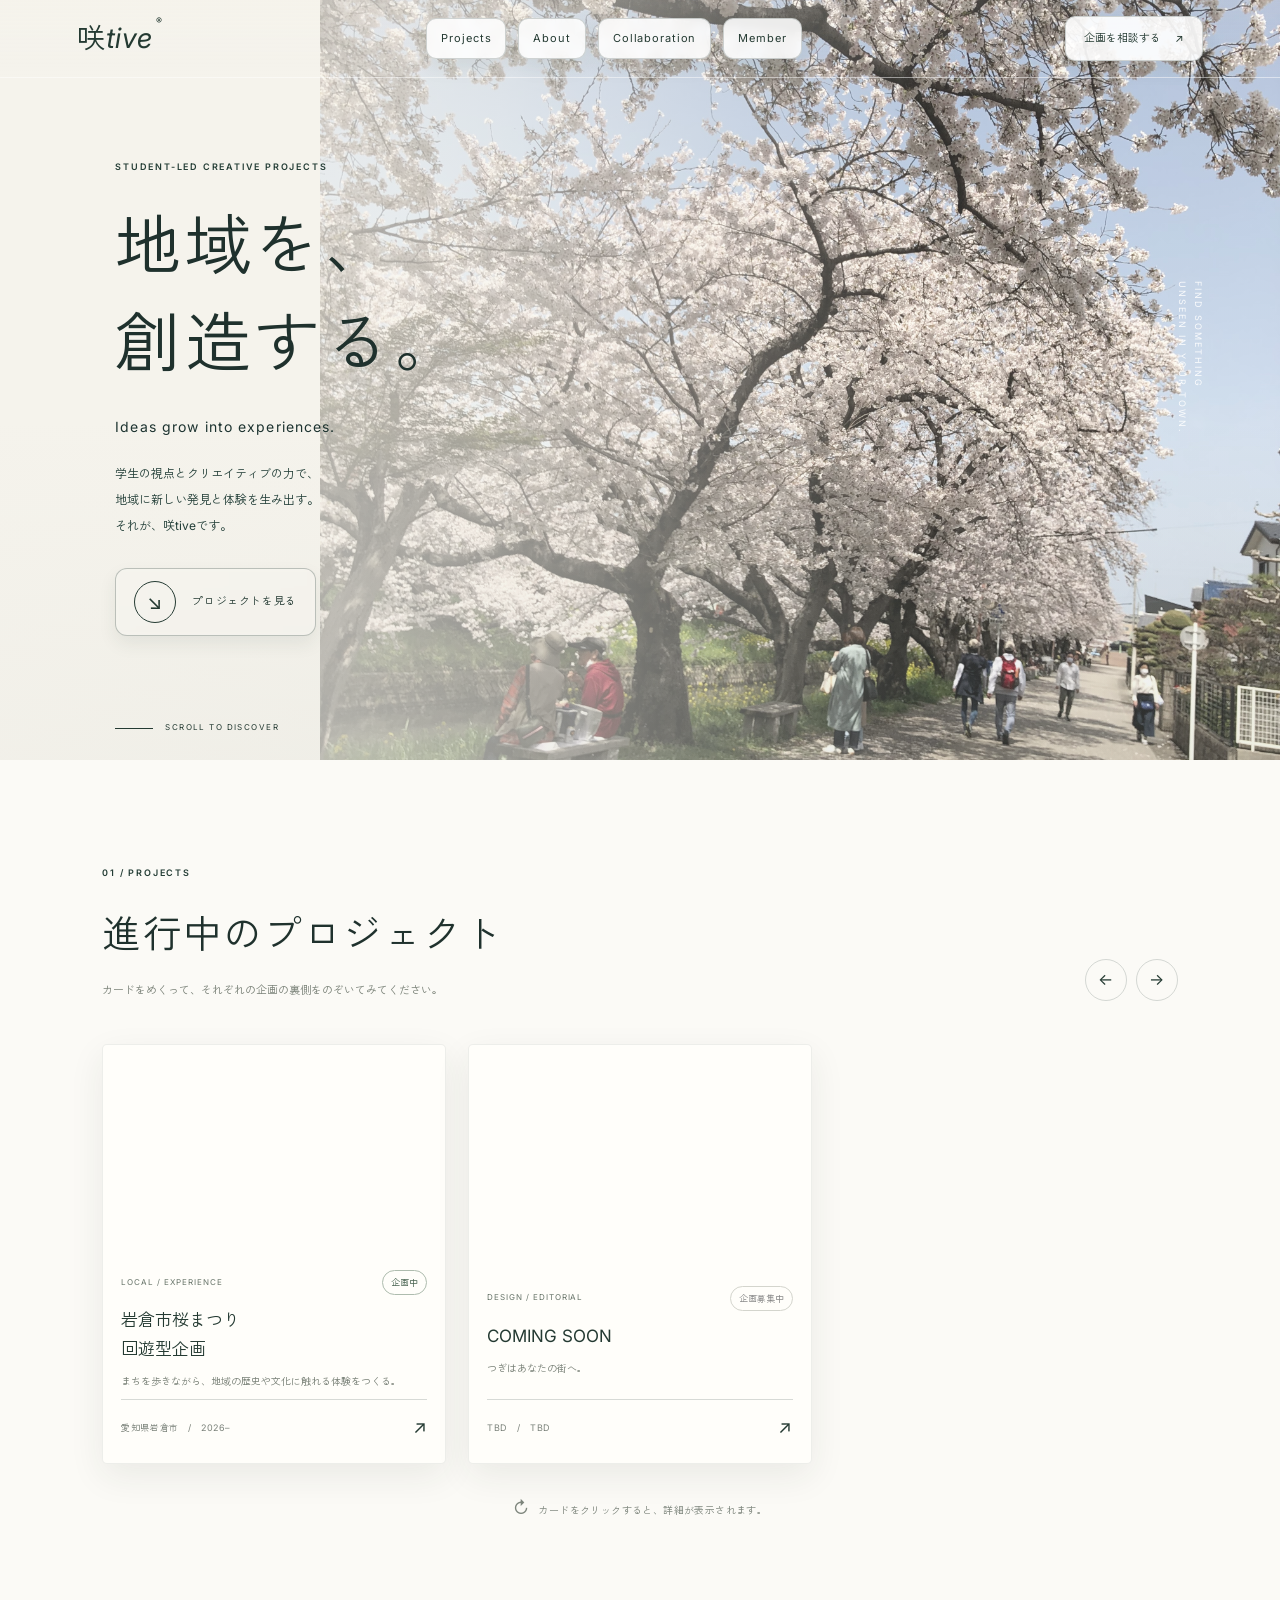
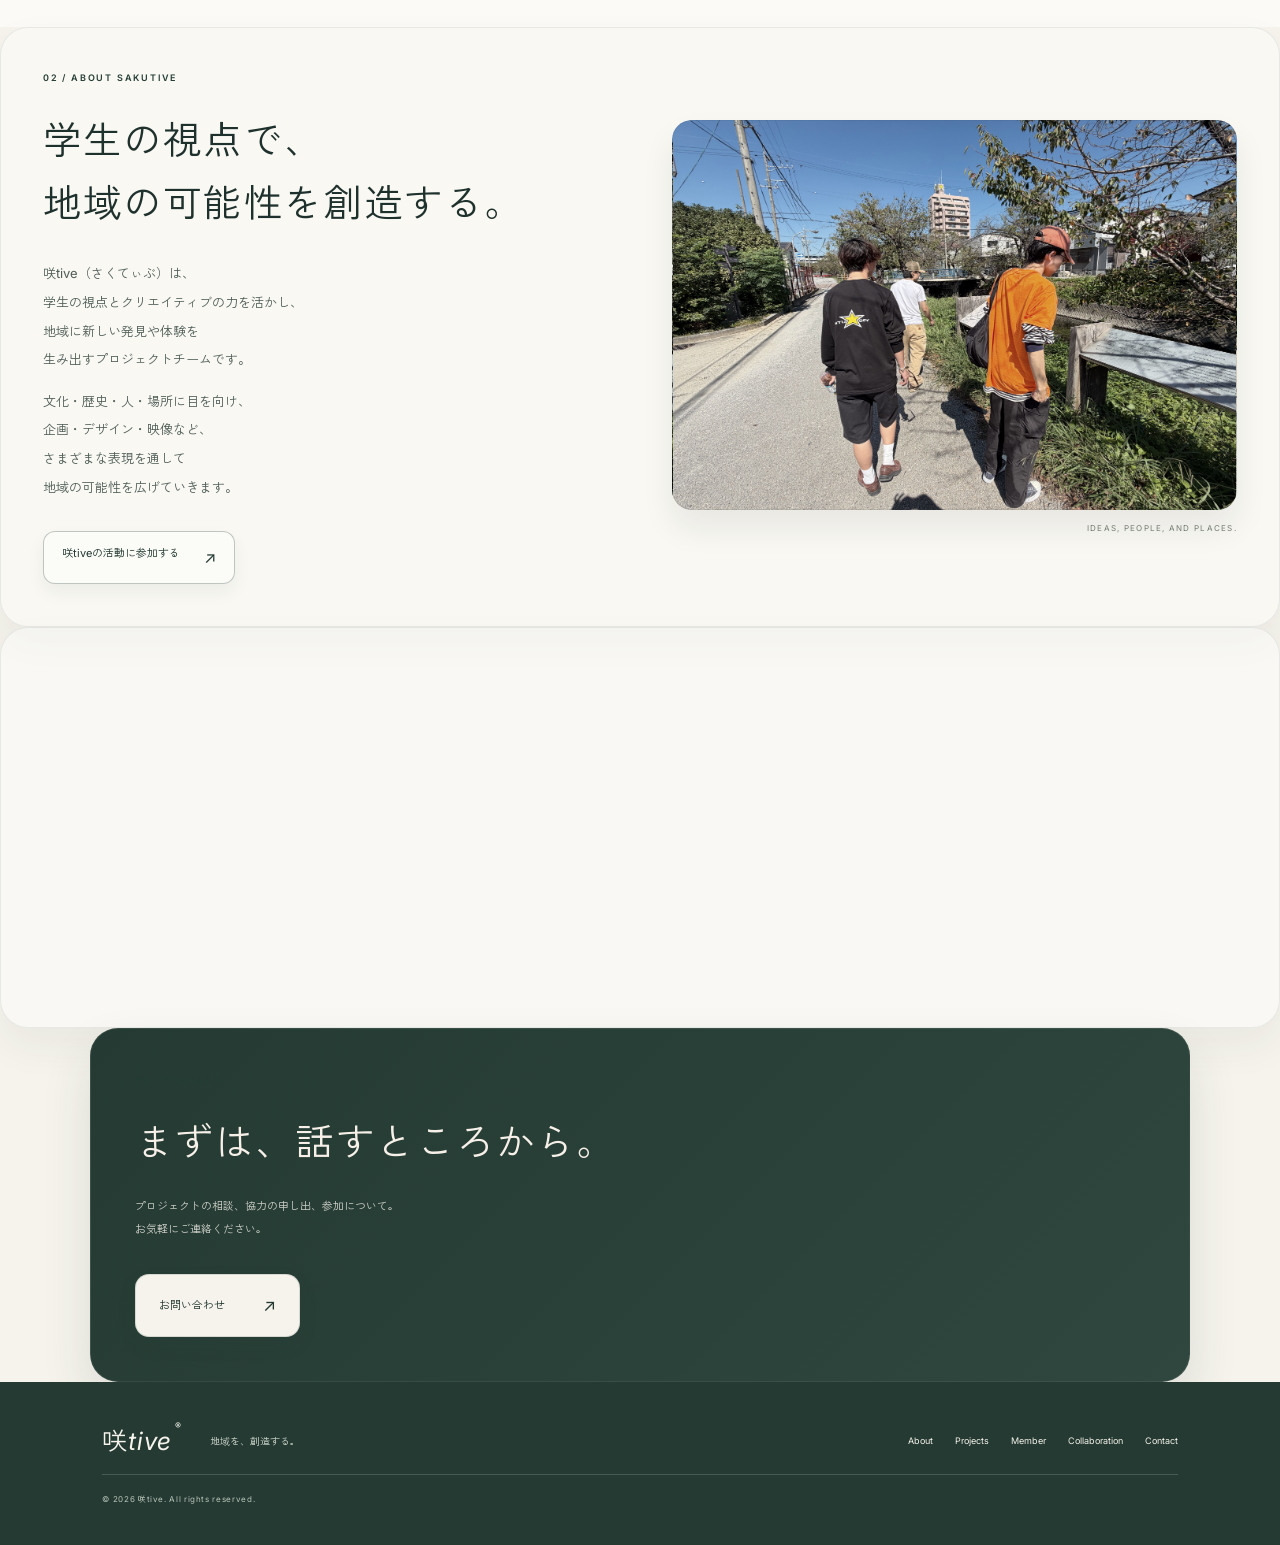
==== index.html @ 67977e7c "Add files via upload" ====
<!DOCTYPE html>
<html lang="ja">
<head>
  <meta charset="UTF-8">
  <meta name="viewport" content="width=device-width, initial-scale=1.0">
  <meta name="theme-color" content="#f5f3ec">
  <title>咲tive｜岩倉の学生クリエイティブチーム</title>
  <meta name="description" content="岩倉を拠点に、学生の視点とクリエイティブの力で地域の新しい魅力をつくる咲tive（サクティブ）。">
  <link rel="preconnect" href="https://fonts.googleapis.com">
  <link rel="preconnect" href="https://fonts.gstatic.com" crossorigin>
  <link rel="preconnect" href="https://fonts.googleapis.com">
  <link rel="preconnect" href="https://fonts.gstatic.com" crossorigin>
  <link href="https://fonts.googleapis.com/css2?family=Zen+Kaku+Gothic+New:wght@400;500;700;900&family=Cormorant+Garamond:wght@400;500;600;700&family=Inter:wght@400;500;600;700;800&display=swap" rel="stylesheet">
  <link rel="stylesheet" href="style.css">
  <meta name="google-site-verification" content="IXHGrkEXkCvEn-8kOZJ4DSyr3Z4XODzWv0wbSp_ypFQ" />
</head>
<body>
  <header class="site-header">
    <a class="logo" href="#home" aria-label="咲tive トップ">咲<span>tive</span><i>®</i></a>
    <nav class="desktop-nav" aria-label="メインナビゲーション">
     <a href="#projects">Projects</a> <a href="#about">About</a><a href="#collab">Collaboration</a><a href="member.html">Member</a>
    </nav>
    <a class="header-cta" href="#contact">企画を相談する <span>↗</span></a>
    <button class="menu-toggle" aria-label="メニューを開く" aria-expanded="false">☰</button>
  </header>

  <main>
    <section class="hero" id="home">
      <div class="hero-image" role="桜.jpeg" aria-label="春の川沿いと桜の風景"></div>
      <div class="hero-wash"></div>
      <div class="hero-copy reveal">
        <p class="eyebrow">STUDENT-LED CREATIVE PROJECTS</p>
        <h1>地域を、<br>創造する。</h1>
        <p class="hero-en">Ideas grow into experiences.</p>
        <p class="hero-desc">学生の視点とクリエイティブの力で、<br>地域に新しい発見と体験を生み出す。<br>それが、咲tiveです。</p>
        <a class="round-link" href="#projects"><span class="round-arrow">↘</span><span>プロジェクトを見る</span></a>
      </div>
      <div class="hero-note">FIND SOMETHING<br>UNSEEN IN YOUR TOWN.</div>
      <a class="scroll-cue" href="#projects"><span></span>SCROLL TO DISCOVER</a>
    </section>

    <section class="projects section-pad" id="projects">
      <div class="section-heading reveal">
        <div><p class="eyebrow">01 / PROJECTS</p><h2>進行中のプロジェクト</h2><p class="section-intro">カードをめくって、それぞれの企画の裏側をのぞいてみてください。</p></div>
        <div class="carousel-controls"><button id="prev" aria-label="前のプロジェクト">←</button><button id="next" aria-label="次のプロジェクト">→</button></div>
      </div>
      <div class="project-track" id="projectTrack">
        <article class="project-card reveal">
          <button class="card-inner" aria-label="桜まつり回遊型企画の詳細を表示" aria-pressed="false">
            <span class="card-face card-front">
              <span class="card-image cherry"></span><span class="card-meta"><span>LOCAL / EXPERIENCE</span><span class="status">企画中</span></span>
              <span class="card-title">岩倉市桜まつり<br>回遊型企画</span><span class="card-copy">まちを歩きながら、地域の歴史や文化に触れる体験をつくる。</span><span class="card-bottom">愛知県岩倉市　/　2026– <b>↗</b></span>
            </span>
            <span class="card-face card-back">
              <span class="eyebrow">PROJECT 01 / DETAILS</span><strong>まちの魅力を、<br>自分の足で見つける。</strong>
              <span class="back-copy">謎解きや物語をきっかけに、いつもの風景に新しい視点を生み出す体験型プロジェクト。</span>
              <span class="back-label">協力を募集しています</span><span class="back-copy small">地域情報の提供・制作協力・広報協力</span>
              <span class="back-cta">カードを戻す ↻</span>
            </span>
          </button>
        </article>
        <article class="project-card reveal">
          <button class="card-inner" aria-label="クリエイティブ制作プロジェクトの詳細を表示" aria-pressed="false">
            <span class="card-face card-front">
              <span class="card-image studio"></span><span class="card-meta"><span>DESIGN / EDITORIAL</span><span class="status status-muted">企画募集中</span></span>
              <span class="card-title">COMING SOON</span><span class="card-copy">つぎはあなたの街へ。</span><span class="card-bottom">TBD　/　TBD <b>↗</b></span>
            </span>
            <span class="card-face card-back">
              <span class="eyebrow">PROJECT 02 / DETAILS</span><strong>景色に、<br>あなたの新しい
                まなざしを。</strong>
              <span class="back-copy">映像・写真・デジタル、デザインの表現を活かし、地域の魅力を自分たちらしい切り口で届けます。</span>
              <span class="back-label">企画の相談を受付中</span><span class="back-copy small">映像制作・撮影・地域との連携</span>
              <span class="back-cta">カードを戻す ↻</span>
            </span>
          </button>
        </article>
      </div>
      <p class="interaction-hint"><span>↻</span> カードをクリックすると、詳細が表示されます。</p>
    </section>

    <section class="about section-pad" id="about">
      <div class="about-copy reveal"><p class="eyebrow">02 / ABOUT SAKUTIVE</p><h2>学生の視点で、<br>地域の可能性を創造する。</h2><p>咲tive（さくてぃぶ）は、<br>学生の視点とクリエイティブの力を活かし、<br>地域に新しい発見や体験を<br>
        生み出すプロジェクトチームです。</p><p>文化・歴史・人・場所に目を向け、<br>企画・デザイン・映像など、<br>さまざまな表現を通して<br>地域の可能性を広げていきます。</p><a class="text-link" href="#collab">咲tiveの活動に参加する <span>↗</span></a></div>
      <div class="about-visual reveal"><div class="about-photo"></div><span class="photo-caption">IDEAS, PEOPLE, AND PLACES.</span></div>
    </section>

    <section class="collab section-pad" id="collab">
      <div class="collab-top reveal"><p class="eyebrow">03 / COLLABORATION</p><h2>一緒に、<br>つくりませんか</h2><p>アイデアを持ち込む人も、<br>制作を支える人も。<br>プロジェクトはさまざまな関わりから生まれます</p></div>
      <div class="collab-options">
        <a class="collab-option reveal" href="#contact"><span class="option-number">01</span><span class="option-title">企画を相談する</span><span class="option-desc">企業・団体・地域の方</span><span class="option-arrow">↗</span></a>
        <a class="collab-option reveal" href="#contact"><span class="option-number">02</span><span class="option-title">プロジェクトに協力する</span><span class="option-desc">情報・物品・場所・技術など</span><span class="option-arrow">↗</span></a>
        <a class="collab-option reveal" href="#contact"><span class="option-number">03</span><span class="option-title">支援・協賛</span><span class="option-desc">地域の活動や事業を支えたい方</span><span class="option-arrow">↗</span></a>
      </div>
    </section>

    <section class="contact section-pad" id="contact">
      <p class="eyebrow">04 / CONTACT</p><h2>まずは、話すところから。</h2><p>プロジェクトの相談、協力の申し出、参加について。<br>お気軽にご連絡ください。</p>
      <a class="contact-button" href="mailto:yuuyayamada94@gmail.com">お問い合わせ <span>↗</span></a>
    </section>
  </main>

  <footer class="site-footer">
    <a class="logo footer-logo" href="#home">咲<span>tive</span><i>®</i></a><p>地域を、創造する。</p>
    <nav><a href="#about">About</a><a href="#projects">Projects</a><a href="member.html">Member</a><a href="#collab">Collaboration</a><a href="#contact">Contact</a></nav>
    <span class="copyright">© 2026 咲tive. All rights reserved.</span>
  </footer>
  <script src="script.js"></script>
</body>
</html>
---- style.css ----
/* 咲tive — editorial, calm, interactive */
:root{--paper:#f5f3ec;--paper-light:#fbfaf6;--ink:#243a32;--muted:#777f75;--sage:#dce3d8;--line:rgba(36,58,50,.18);--serif:"Inter","Noto Serif JP",serif;--sans:"Inter","Zen Kaku Gothic New","Noto Sans JP",sans-serif}
*{box-sizing:border-box}html{scroll-behavior:smooth;scroll-padding-top:90px}body{margin:0;background:var(--paper);color:var(--ink);font-family:var(--sans);font-weight:400;line-height:1.7}a{color:inherit;text-decoration:none}button{font:inherit;color:inherit}.site-header{height:78px;padding:0 6vw;display:flex;align-items:center;justify-content:space-between;position:absolute;z-index:10;top:0;left:0;width:100%;border-bottom:1px solid rgba(255,255,255,.45);background:linear-gradient(180deg,rgba(245,243,236,.08),transparent)}.logo{font-family:var(--serif);font-size:28px;letter-spacing:.03em;white-space:nowrap}.logo span{font-style:italic}.logo i{font:9px var(--sans);vertical-align:top;margin-left:3px}.desktop-nav{display:flex;gap:12px;font-size:11px;letter-spacing:.08em;align-items:center}.desktop-nav a,.site-footer nav a{transition:opacity .25s}.desktop-nav a{display:inline-flex;align-items:center;justify-content:center;padding:10px 14px;border:1px solid rgba(34,52,46,.2);background:rgba(255,255,255,.88);border-radius:10px;color:var(--ink);backdrop-filter:blur(4px);box-shadow:0 6px 20px rgba(36,58,50,.08)}.desktop-nav a:hover,.site-footer nav a:hover{opacity:.7}.header-cta{display:inline-flex;align-items:center;justify-content:center;border:1px solid rgba(34,52,46,.2);background:rgba(255,255,255,.9);border-radius:10px;padding:12px 18px;font-size:11px;transition:background .25s,color .25s;box-shadow:0 6px 20px rgba(36,58,50,.08)}.header-cta:hover{background:var(--ink);color:var(--paper)}.header-cta span{margin-left:14px}.menu-toggle{display:none;background:none;border:0;font-size:23px}
.hero{height:min(760px,90vh);min-height:610px;position:relative;overflow:hidden;display:flex;align-items:center;padding:100px 9vw 65px}.hero-image{position:absolute;inset:0 0 0 25%;background-image:url("桜.jpeg");background-size:cover;background-position:center 52%;filter:saturate(.68)}.hero-wash{position:absolute;inset:0;background:linear-gradient(90deg,rgba(245,243,236,.82) 0%,rgba(245,243,236,.74) 20%,rgba(245,243,236,.62) 39%,rgba(245,243,236,.18) 72%),linear-gradient(0deg,rgba(36,58,50,.09),transparent 45%)}.hero-copy{position:relative;z-index:1;max-width:510px;padding:18px 20px 18px 0;text-shadow:0 1px 0 rgba(255,255,255,.18)}.eyebrow{font-size:9px;letter-spacing:.2em;font-weight:600;margin:0 0 23px;color:#243d35}.hero h1,.section-heading h2,.about h2,.collab h2,.contact h2{font-family:var(--serif);font-weight:400;letter-spacing:.055em;line-height:1.65;margin:0;color:#1f312d}.hero h1{font-size:clamp(38px,5.2vw,66px);line-height:1.48}.hero-en{font-family:var(--serif);letter-spacing:.08em;font-size:14px;margin:22px 0;color:#1d3330}.hero-desc{font-size:12px;line-height:2.2;color:#213d36}.round-link{display:flex;align-items:center;gap:16px;margin-top:28px;font-size:11px;letter-spacing:.06em;width:max-content;padding:12px 18px;border:1px solid rgba(36,58,50,.28);border-radius:12px;background:rgba(255,255,255,.16);backdrop-filter:blur(2px);box-shadow:0 8px 18px rgba(36,58,50,.08)}.round-arrow{width:42px;height:42px;border:1px solid var(--ink);border-radius:50%;display:grid;place-items:center;font-size:20px;transition:transform .3s,background .3s,color .3s}.round-link:hover .round-arrow{transform:rotate(-45deg);background:var(--ink);color:var(--paper)}.hero-note{position:absolute;right:5.8%;top:37%;writing-mode:vertical-rl;font-size:9px;line-height:1.8;letter-spacing:.22em;color:rgba(255,255,255,.9)}.scroll-cue{position:absolute;bottom:25px;left:9vw;font-size:8px;letter-spacing:.18em;display:flex;align-items:center;gap:12px}.scroll-cue span{height:1px;width:38px;background:var(--ink)}
.section-pad{padding:105px 8vw}.projects{overflow:hidden;background:var(--paper-light)}.section-heading{display:flex;align-items:end;justify-content:space-between;margin-bottom:43px}.section-heading h2,.about h2,.collab h2,.contact h2{font-size:clamp(27px,3vw,40px)}.section-intro{font-size:11px;line-height:1.9;color:var(--muted);margin:13px 0 0}.carousel-controls{display:flex;gap:9px}.carousel-controls button{height:42px;width:42px;border:1px solid var(--line);border-radius:50%;background:transparent;cursor:pointer;transition:background .2s,color .2s}.carousel-controls button:hover{background:var(--ink);color:white}.project-track{display:grid;grid-template-columns:repeat(3,minmax(250px,1fr));gap:22px;align-items:stretch;perspective:1400px}.project-card{min-width:0;min-height:420px;perspective:1200px}.card-inner{display:block;position:relative;width:100%;height:100%;min-height:420px;border:0;background:transparent;padding:0;text-align:left;cursor:pointer;transform-style:preserve-3d;transition:transform .75s cubic-bezier(.2,.75,.25,1);border-radius:5px}.project-card.is-flipped .card-inner{transform:rotateY(180deg)}.card-face{position:absolute;inset:0;display:flex;flex-direction:column;backface-visibility:hidden;-webkit-backface-visibility:hidden;border:1px solid rgba(36,58,50,.08);border-radius:5px;overflow:hidden;box-shadow:0 12px 35px rgba(37,48,40,.08);background:#fffefa}.card-front{padding-bottom:20px}.card-image{height:225px;display:block;background-size:cover;background-position:center;transition:transform .6s}.card-inner:hover .card-image{transform:scale(1.025)}.cherry{background-image:url("https://images.unsplash.com/photo-1522383225653-ed111181a951?auto=format&fit=crop&w=900&q=80")}.studio{background-image:url("https://images.unsplash.com/photo-1455390582262-044c ವ3d?auto=format&fit=crop&w=900&q=80");background-image:url("https://images.unsplash.com/photo-1455390582262-044c3d3d?auto=format&fit=crop&w=900&q=80")}.town{background-image:url("https://images.unsplash.com/photo-1519608487953-e999c86e7455?auto=format&fit=crop&w=900&q=80")}.card-meta{display:flex;justify-content:space-between;align-items:center;padding:16px 18px 7px;font-size:8px;letter-spacing:.12em;color:#68756a}.status{font-size:9px;letter-spacing:0;border:1px solid #aebcae;padding:4px 8px;border-radius:20px;color:#496451}.status-muted{color:#888;border-color:#d4d5cd}.card-title{font-family:var(--serif);font-size:17px;padding:4px 18px 0;line-height:1.7}.card-copy{font-size:10px;line-height:1.9;color:var(--muted);padding:8px 18px}.card-bottom{display:flex;justify-content:space-between;align-items:center;margin:auto 18px 0;padding-top:12px;border-top:1px solid var(--line);font-size:9px;color:#7b827a;letter-spacing:.06em}.card-bottom b{font-size:18px;color:var(--ink);font-weight:400}.card-back{transform:rotateY(180deg);padding:28px 24px;background:var(--sage);justify-content:center}.card-back .eyebrow{margin-bottom:30px}.card-back strong{font:400 23px/1.8 var(--serif);letter-spacing:.04em}.back-copy{font-size:11px;line-height:2.1;color:#526257;margin-top:20px}.back-label{font-size:10px;letter-spacing:.08em;margin-top:28px;padding-top:15px;border-top:1px solid rgba(36,58,50,.22)}.back-copy.small{font-size:10px;margin-top:8px}.back-cta{margin-top:24px;font-size:10px;letter-spacing:.08em}.interaction-hint{text-align:center;color:#7e867d;font-size:10px;margin:30px 0 0;letter-spacing:.04em}.interaction-hint span{font-size:17px;margin-right:6px}
.about{display:grid;grid-template-columns:1fr 1fr;gap:clamp(30px,5vw,72px);align-items:center;background:rgba(255,255,255,.4);border:1px solid rgba(36,58,50,.08);border-radius:28px;padding:clamp(24px,4vw,42px);box-shadow:0 18px 40px rgba(36,58,50,.06)}.about-copy{max-width:510px}.about-copy>p:not(.eyebrow){font-size:13px;line-height:2.2;color:#4f5d57}.about-copy h2{margin-bottom:24px}.text-link{display:inline-flex;gap:24px;border:1px solid rgba(36,58,50,.28);border-radius:12px;padding:12px 18px;font-size:11px;margin-top:17px;background:rgba(255,255,255,.4);box-shadow:0 8px 18px rgba(36,58,50,.06)}.text-link span{font-size:16px}.contact-button,.header-cta,.desktop-nav a{box-shadow:0 8px 20px rgba(36,58,50,.08)}.about-visual{position:relative;padding:0}.about-photo{height:390px;background:url("IMG_6183.jpeg") center/cover;border-radius:20px;border:1px solid rgba(36,58,50,.08);box-shadow:0 18px 32px rgba(24,35,30,.08);filter:saturate(.7)}.photo-caption{font-size:8px;letter-spacing:.16em;display:block;text-align:right;margin-top:12px;color:var(--muted)}.about-stamp{display:none}
.collab{background:rgba(255,255,255,.45);border:1px solid rgba(36,58,50,.08);border-radius:28px;padding:clamp(24px,4vw,42px);display:grid;grid-template-columns:.85fr 1.15fr;gap:clamp(24px,4vw,56px);align-items:start;box-shadow:0 18px 40px rgba(36,58,50,.06)}.collab-top p:not(.eyebrow){font-size:11px;line-height:2.1;color:#69746a;margin-top:20px}.collab-options{display:grid;gap:14px}.collab-option{display:grid;grid-template-columns:42px 1fr 24px;gap:8px;align-items:center;padding:23px 16px;border:1px solid rgba(36,58,50,.12);border-radius:16px;background:rgba(255,255,255,.7);margin-bottom:0;transition:transform .2s,padding .25s,box-shadow .2s}.collab-option:hover{transform:translateY(-2px);padding-left:22px;box-shadow:0 10px 24px rgba(36,58,50,.06)}.option-number{font-size:9px;color:#758074}.option-title{font-family:var(--serif);font-size:15px}.option-desc{grid-column:2;font-size:10px;color:#7a8379;margin-top:-3px}.option-arrow{grid-column:3;grid-row:1/3;font-size:20px}.contact{max-width:1100px;text-align:left;padding:clamp(28px,4vw,44px);background:linear-gradient(135deg,#243a32 0%,#2f473f 100%);color:#f5f3ec;border:1px solid rgba(255,255,255,.08);border-radius:28px;box-shadow:0 24px 50px rgba(36,58,50,.12)}.contact h2{margin-bottom:20px;color:#f6f0e9}.contact>p:not(.eyebrow){font-size:11px;line-height:2.1;color:rgba(245,243,236,.8)}.contact-button{display:inline-flex;align-items:center;gap:38px;background:#f5f3ec;color:#243a32;padding:16px 23px;border:1px solid rgba(36,58,50,.15);border-radius:14px;font-size:11px;margin-top:22px;transition:transform .2s,background .2s,box-shadow .2s}.contact-button:hover{transform:translateY(-3px);background:#fff;box-shadow:0 10px 25px rgba(0,0,0,.15)}.contact-button span{font-size:17px}.contact-note{font-size:9px!important;margin-top:18px!important;color:rgba(245,243,236,.7)!important}.site-footer{background:#243a32;color:#f5f3ec;padding:38px 8vw;display:grid;grid-template-columns:auto 1fr auto;gap:12px 28px;align-items:center}.footer-logo{font-size:25px}.site-footer>p{font:10px var(--serif);color:#c7d0c7}.site-footer nav{display:flex;gap:22px;font-size:9px}.copyright{grid-column:1/-1;border-top:1px solid rgba(255,255,255,.16);padding-top:18px;font-size:8px;color:#bac5bb;letter-spacing:.08em}
.reveal{opacity:0;transform:translateY(18px);transition:opacity .7s ease,transform .7s ease}.reveal.visible{opacity:1;transform:translateY(0)}
@media(max-width:900px){.site-header{padding:0 5vw}.desktop-nav{gap:18px}.hero{padding-left:7vw}.hero-image{left:18%}.section-pad{padding:80px 6vw}.project-track{grid-template-columns:repeat(3,minmax(230px,1fr));overflow-x:auto;padding:4px 2px 22px;scroll-snap-type:x mandatory}.project-card{scroll-snap-align:start}.about{gap:5vw}.about-photo{height:330px}.collab{gap:5vw}.site-footer{padding-inline:6vw}}
@media(max-width:650px){.site-header{height:68px;background:rgba(245,243,236,.82);backdrop-filter:blur(12px);position:absolute}.logo{font-size:25px}.desktop-nav{display:none;position:absolute;top:68px;left:0;right:0;background:var(--paper);padding:25px 7vw;flex-direction:column;gap:22px}.desktop-nav.open{display:flex}.header-cta{margin-left:auto;margin-right:14px;padding:10px 12px;font-size:10px}.header-cta span{margin-left:5px}.menu-toggle{display:block}.hero{height:760px;min-height:0;align-items:flex-start;padding:145px 7vw 70px}.hero-image{inset:250px 0 0 0;background-position:center}.hero-wash{background:linear-gradient(180deg,var(--paper) 0%,rgba(245,243,236,.98) 24%,rgba(245,243,236,.72) 45%,rgba(245,243,236,.02) 75%),linear-gradient(0deg,rgba(36,58,50,.15),transparent 30%)}.hero h1{font-size:39px}.hero-en{margin:13px 0}.hero-desc{font-size:11px}.hero-note{top:auto;bottom:80px;right:7%;color:white}.scroll-cue{left:7vw}.section-pad{padding:70px 6vw}.section-heading{align-items:start;gap:20px}.section-heading h2{font-size:26px}.section-intro{max-width:280px}.carousel-controls{display:none}.project-track{grid-template-columns:repeat(3,82vw);gap:15px;margin-right:-6vw;padding-right:6vw}.project-card,.card-inner{min-height:420px}.card-image{height:225px}.about{grid-template-columns:1fr;gap:35px}.about-photo{height:300px}.about-visual{padding-left:18px}.about-stamp{left:0}.collab{grid-template-columns:1fr;gap:35px}.collab h2{font-size:29px}.collab-option{grid-template-columns:35px 1fr 20px}.option-title{font-size:14px}.contact h2{font-size:27px}.site-footer{grid-template-columns:1fr auto;gap:12px}.site-footer>p{grid-column:1/-1;grid-row:2}.site-footer nav{grid-column:1/-1;grid-row:3;flex-wrap:wrap;gap:16px}.copyright{grid-row:4}.reveal{transform:translateY(12px)}}
@media(prefers-reduced-motion:reduce){*,*::before,*::after{scroll-behavior:auto!important;transition-duration:.01ms!important;animation-duration:.01ms!important}.reveal{opacity:1;transform:none}}

.member-page{background:var(--paper-light)}
.member-hero{display:grid;grid-template-columns:1.2fr .8fr;gap:36px;align-items:end;padding-top:140px;padding-bottom:50px}
.member-hero h1{font-family:var(--serif);font-weight:400;line-height:1.5;letter-spacing:.05em;font-size:clamp(34px,4vw,56px);margin:0}
.member-hero-copy{max-width:600px}
.member-hero-text{font-size:12px;line-height:2.15;color:#4d6159;max-width:520px;margin-top:18px}
.member-hero-card{background:#fffdf9;border:1px solid rgba(36,58,50,.12);border-radius:18px;padding:28px 26px;box-shadow:0 20px 38px rgba(24,35,30,.08)}
.member-badge{display:inline-block;font-size:9px;letter-spacing:.2em;margin-bottom:16px;color:#6b7a71}
.member-hero-card strong{display:block;font-family:var(--serif);font-size:20px;letter-spacing:.04em;line-height:1.7;margin-bottom:12px}
.member-hero-card p{margin:0;font-size:11px;line-height:2;color:#5c685f}
.member-grid{padding-top:30px;padding-bottom:80px}
.member-grid .section-heading{margin-bottom:26px}
.member-cards{display:grid;grid-template-columns:repeat(4,minmax(220px,1fr));gap:24px}
.member-card{background:#fff;border:1px solid rgba(36,58,50,.12);border-radius:18px;overflow:hidden;box-shadow:0 20px 38px rgba(24,35,30,.05)}
.member-photo{height:256px;background-size:cover;background-position:center}
.member-photo-one{background-image:url("https://images.unsplash.com/photo-1500648767791-00dcc994a43e?auto=format&fit=crop&w=900&q=80")}
.member-photo-two{background-image:url("https://images.unsplash.com/photo-1494790108377-be9c29b29330?auto=format&fit=crop&w=900&q=80")}
.member-photo-three{background-image:url("https://images.unsplash.com/photo-1506794778202-cad84cf45f1d?auto=format&fit=crop&w=900&q=80")}
.member-photo-four{background-image:url("https://images.unsplash.com/photo-1487412720507-e7ab37603c6f?auto=format&fit=crop&w=900&q=80")}
.member-info{padding:22px 20px 24px}
.member-role{display:block;font-size:9px;letter-spacing:.18em;color:#738279;margin-bottom:12px}
.member-info h3{margin:0 0 10px;font-family:var(--serif);font-weight:400;font-size:22px;letter-spacing:.04em}
.member-info p{margin:0;font-size:11px;line-height:2;color:#58675f}
.member-profile{display:grid;grid-template-columns:1fr 1.1fr;gap:7vw;align-items:center;background:#edf0eb;padding-top:95px;padding-bottom:95px}
.member-figure{padding-right:26px}
.member-figure-photo{height:500px;background-image:url("会議.jpeg");background-size:cover;background-position:center;border-radius:22px;border:1px solid rgba(36,58,50,.12);box-shadow:0 24px 50px rgba(24,35,30,.08)}
.member-detail h2{font-family:var(--serif);font-weight:400;line-height:1.6;letter-spacing:.05em;font-size:clamp(28px,3vw,42px);margin:0}
.member-detail p:not(.eyebrow){font-size:12px;line-height:2.2;color:#596b61;margin-top:18px}
.member-points{list-style:none;padding:0;margin:26px 0 0;display:grid;gap:14px}
.member-points li{position:relative;padding-left:20px;font-size:11px;letter-spacing:.08em;color:#354b42;line-height:1.8}
.member-points li::before{content:"•";position:absolute;left:0;top:0;color:#243a32;font-size:18px;line-height:1.2}
.member-page .contact{padding-top:110px;padding-bottom:120px}
.member-page .site-footer{margin-top:0}
.contact{margin-inline:auto}
:root{--serif:"Inter","Zen Kaku Gothic New","Noto Sans JP",sans-serif}
.member-flip-card{position:relative;perspective:1200px}
.member-flip-inner{position:relative;display:grid;transform-style:preserve-3d;transition:transform .7s cubic-bezier(.2,.75,.25,1)}
.member-flip-card.is-flipped .member-flip-inner{transform:rotateY(180deg)}
.member-flip-card .member-info,.member-flip-photo{grid-area:1/1;backface-visibility:hidden;-webkit-backface-visibility:hidden}
.member-flip-photo{position:absolute;inset:0;overflow:hidden;border-radius:inherit;transform:rotateY(180deg)}
.member-flip-photo img{display:block;width:100%;height:100%;object-fit:cover}
.member-flip-trigger{position:absolute;inset:0;width:100%;height:100%;padding:0;border:0;border-radius:inherit;background:transparent;cursor:pointer}
.member-flip-trigger:focus-visible{outline:3px solid #536f5a;outline-offset:3px}
.member-flip-hint{display:flex;align-items:center;justify-content:space-between;gap:12px;margin-top:18px;padding-top:12px;border-top:1px solid rgba(36,58,50,.16);font-size:10px;color:#52655a}
.member-flip-hint span{font-size:18px;line-height:1}
.member-flip-back-hint{position:absolute;left:14px;bottom:14px;z-index:1;padding:8px 12px;border-radius:8px;background:rgba(36,58,50,.88);color:#fff;font-size:10px;pointer-events:none}

@media(max-width:1100px){.member-cards{grid-template-columns:repeat(2,minmax(220px,1fr))}.member-profile{gap:4vw}.member-figure-photo{height:420px}}
@media(max-width:700px){.member-hero{grid-template-columns:1fr;padding-top:125px}.member-hero-card{padding:22px 20px}.member-cards{grid-template-columns:1fr}.member-profile{grid-template-columns:1fr;padding-top:70px;padding-bottom:70px}.member-figure{padding-right:0}.member-figure-photo{height:330px}}
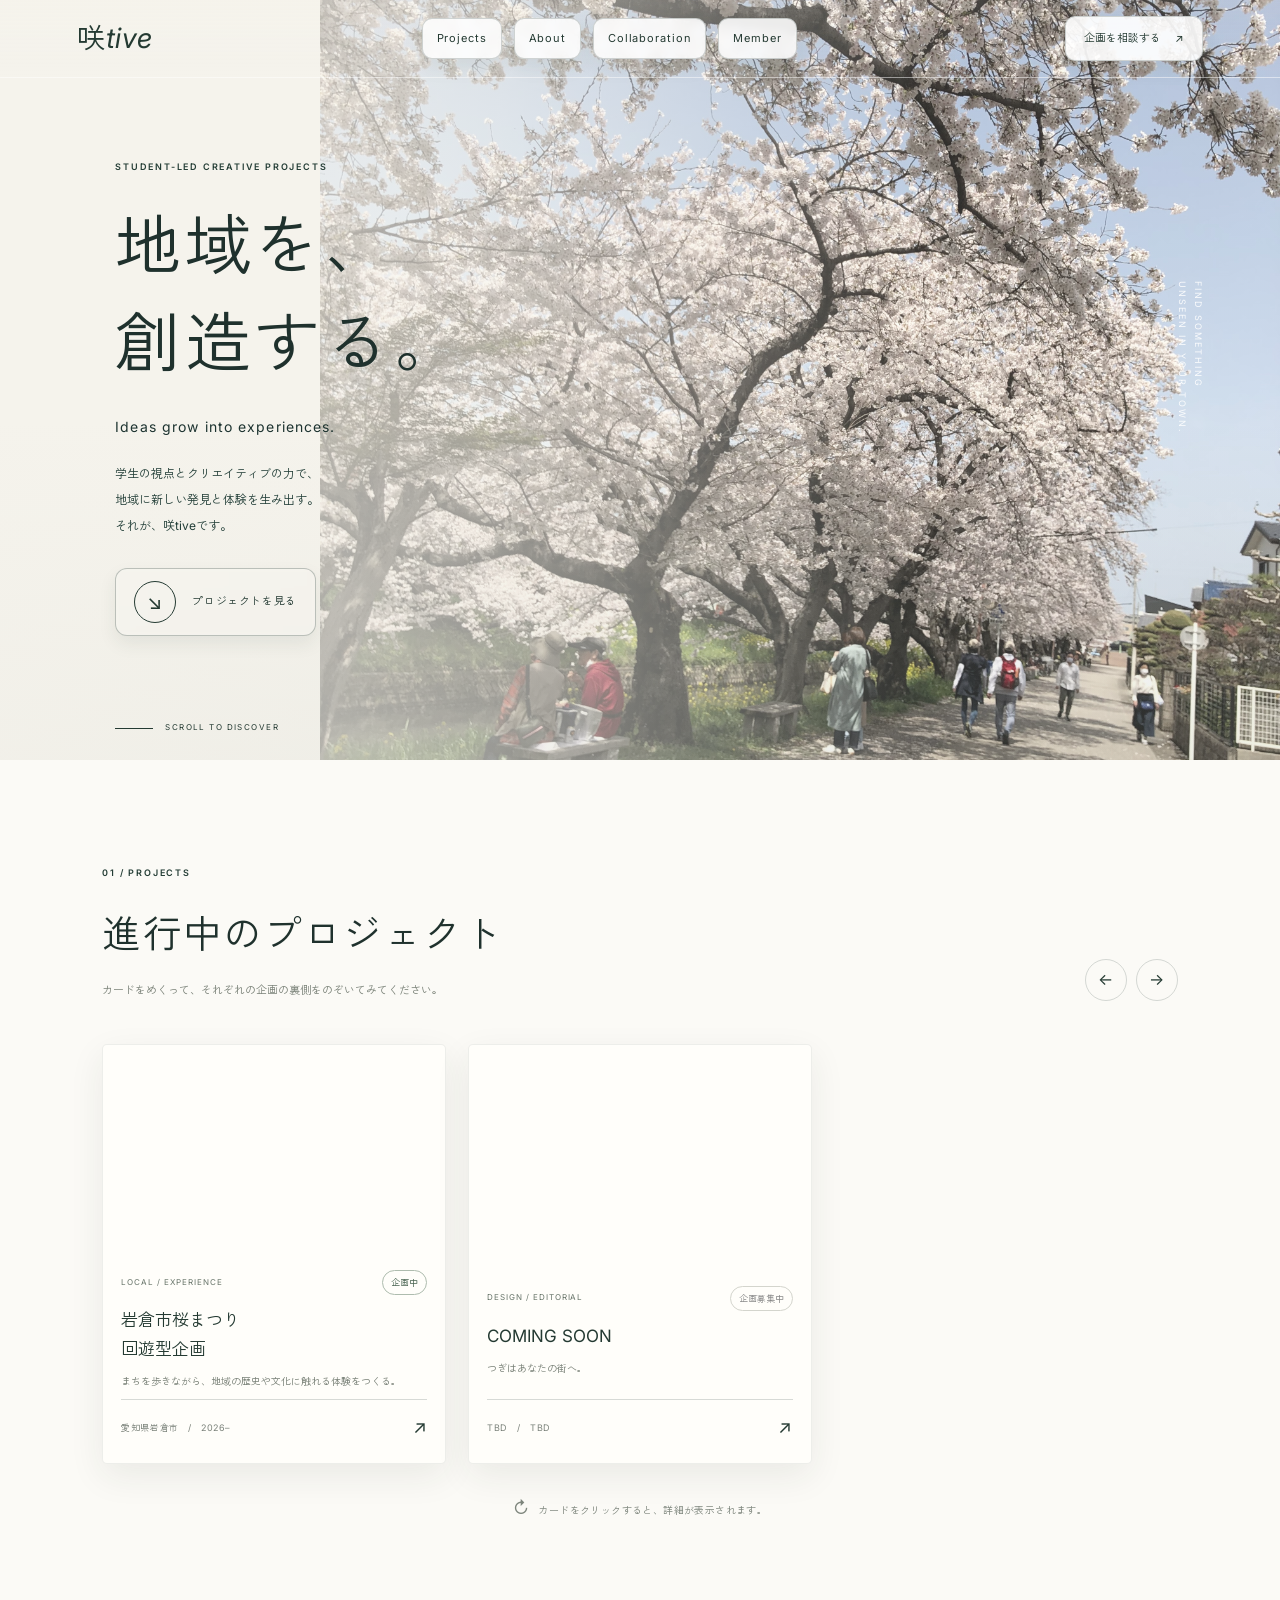
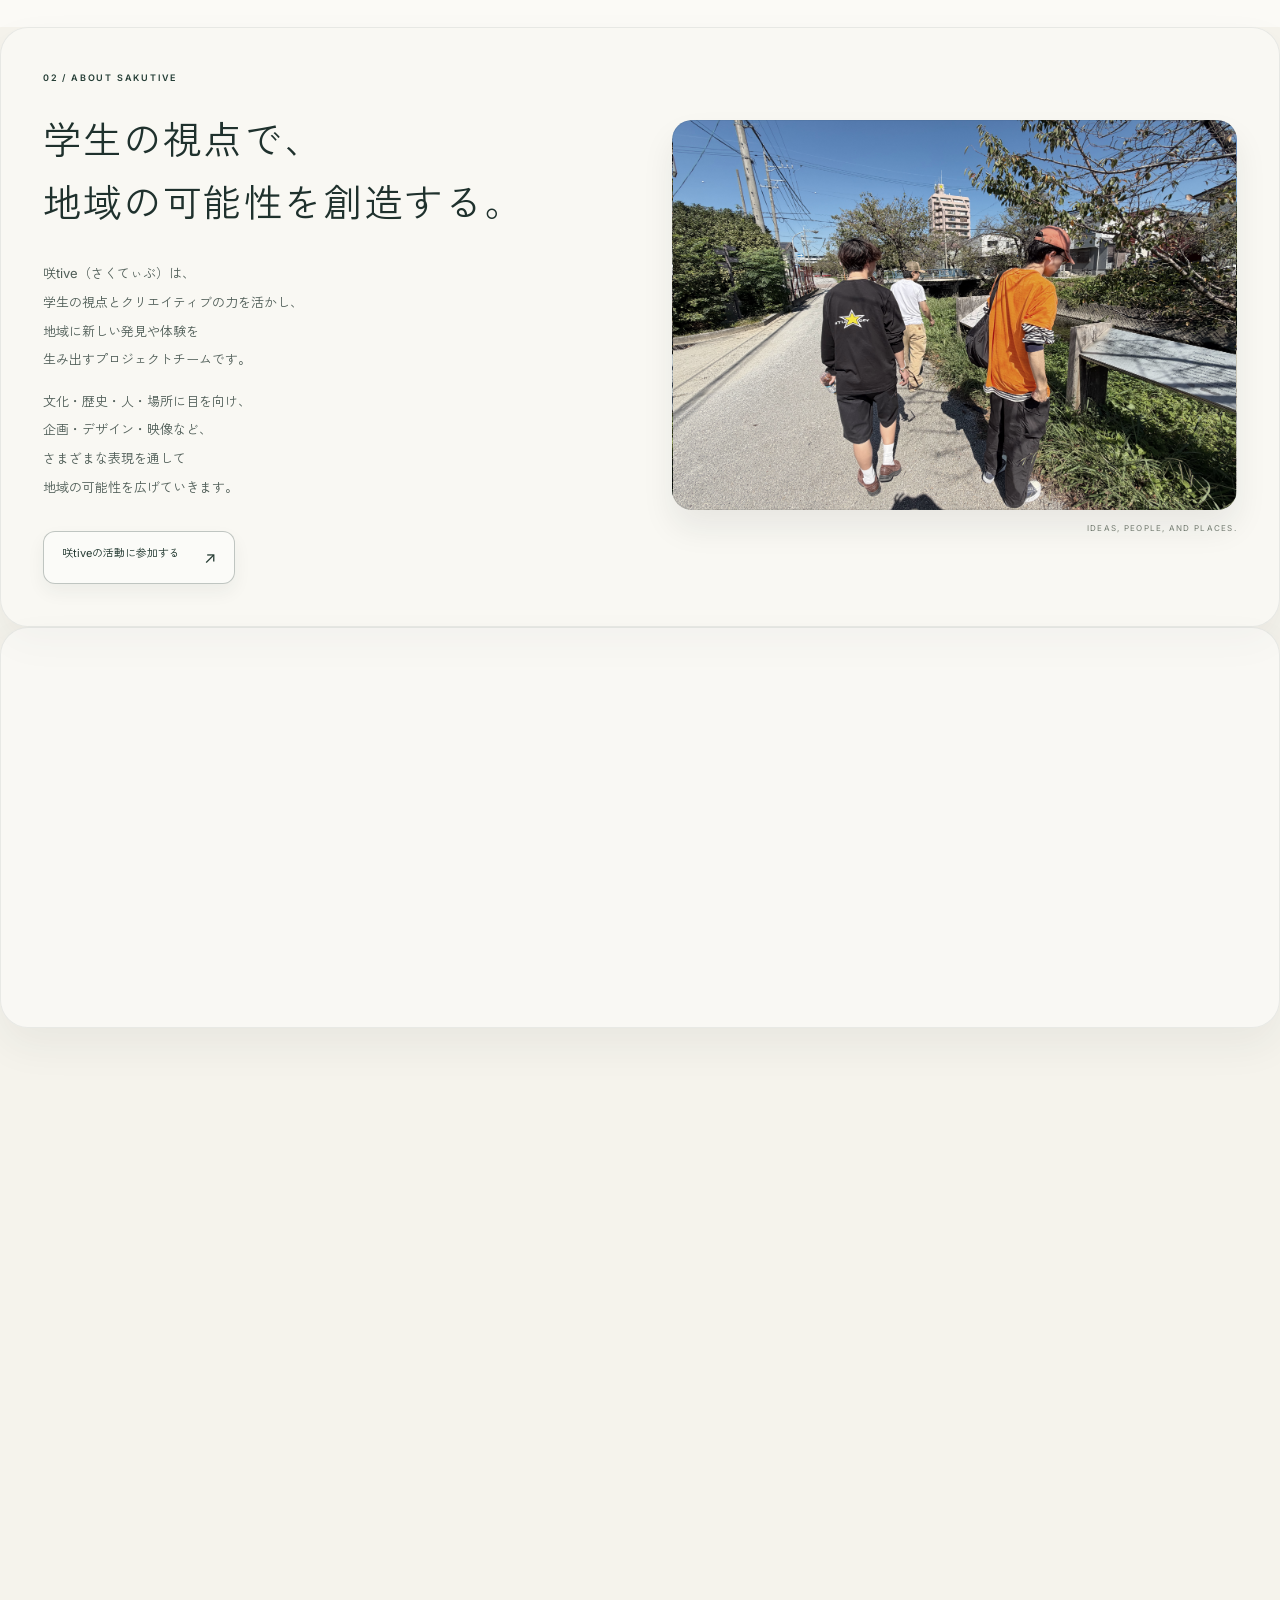
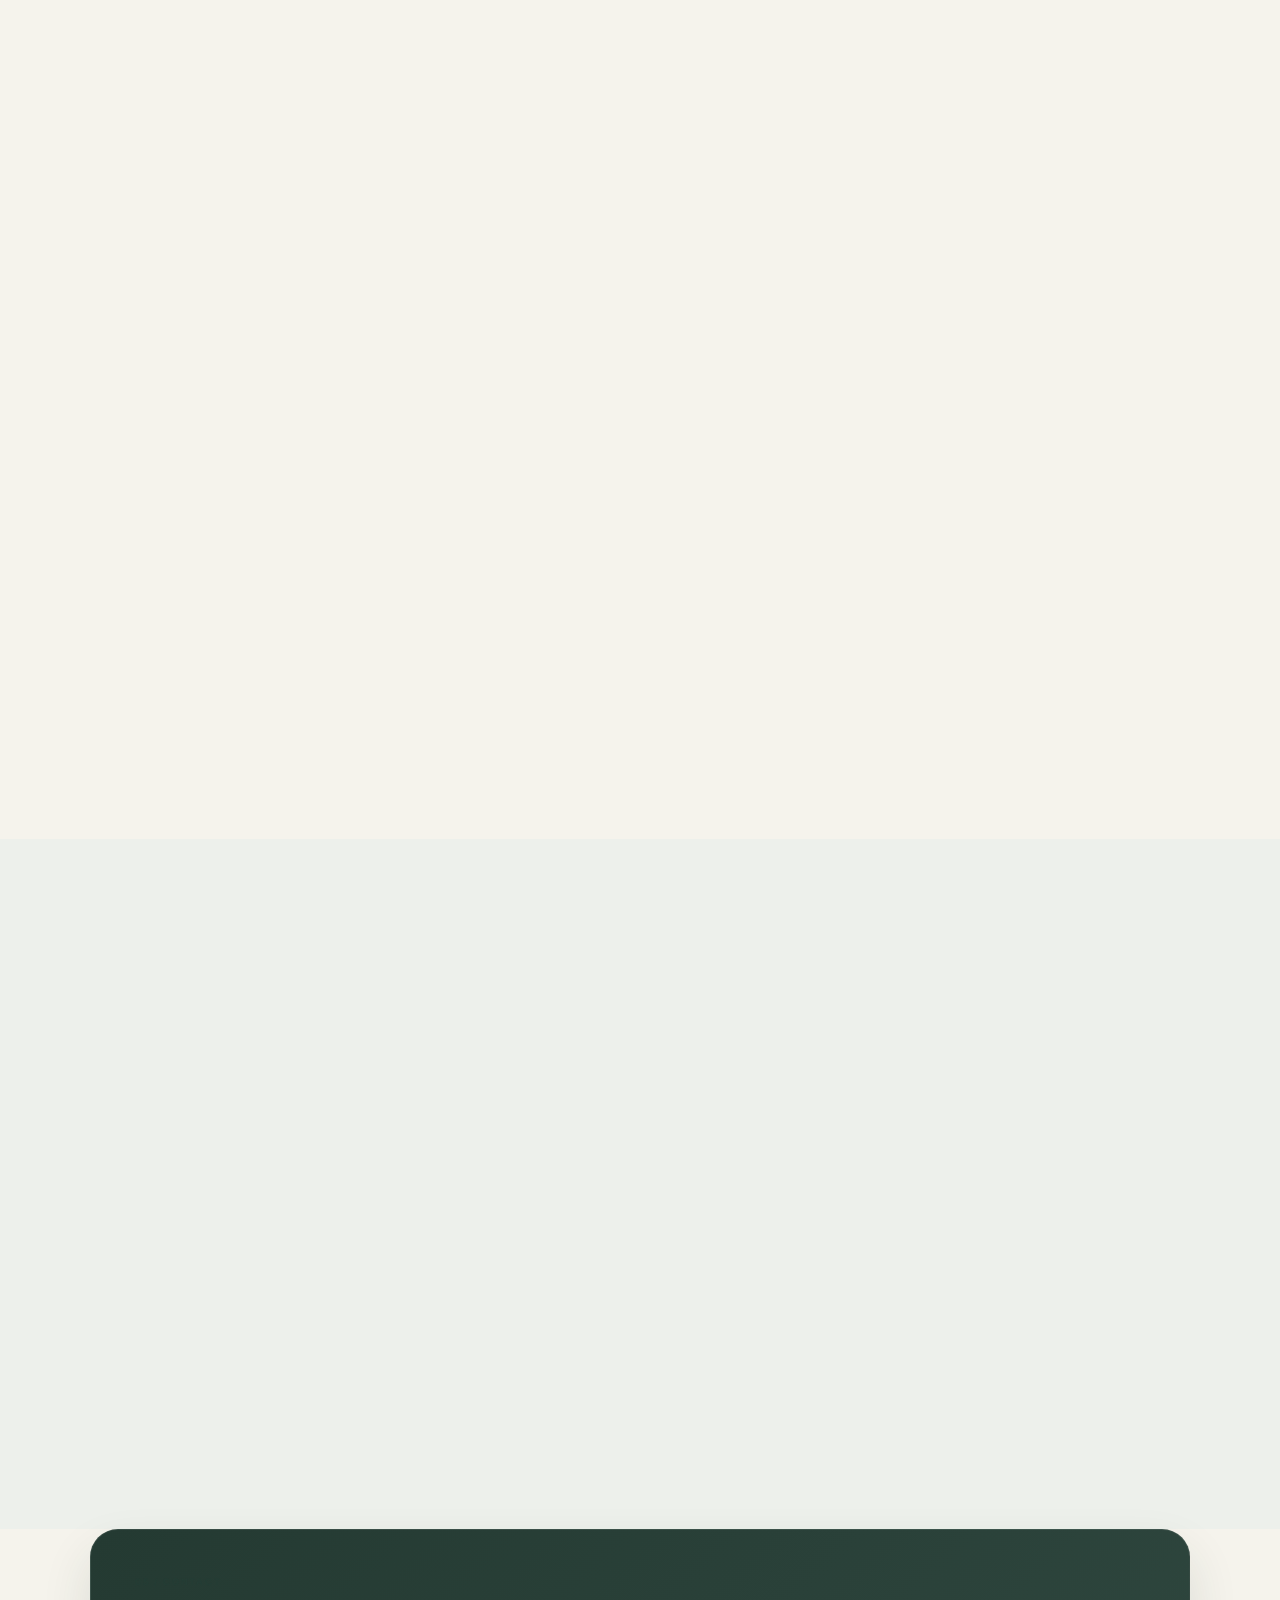
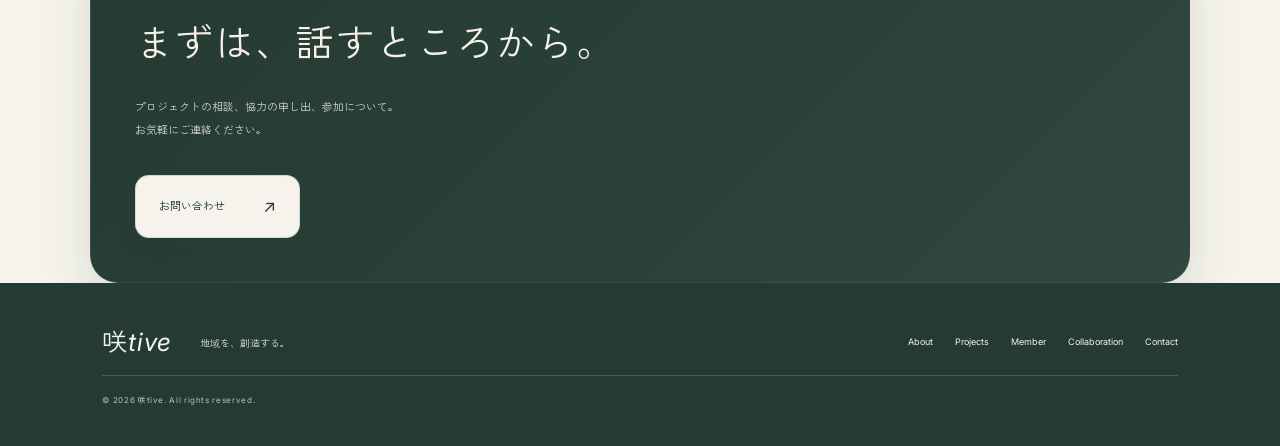
==== commit 65b4a69f: "Add files via upload" ====
--- a/index.html
+++ b/index.html
@@ -4,8 +4,8 @@
   <meta charset="UTF-8">
   <meta name="viewport" content="width=device-width, initial-scale=1.0">
   <meta name="theme-color" content="#f5f3ec">
-  <title>咲tive｜岩倉の学生クリエイティブチーム</title>
-  <meta name="description" content="岩倉を拠点に、学生の視点とクリエイティブの力で地域の新しい魅力をつくる咲tive（サクティブ）。">
+  <title>咲tive｜東海を拠点をとした学生クリエイティブチーム</title>
+  <meta name="description" content="東海を拠点に、学生の視点とクリエイティブの力で地域の新しい魅力を創造する咲tive（サクティブ）。">
   <link rel="preconnect" href="https://fonts.googleapis.com">
   <link rel="preconnect" href="https://fonts.gstatic.com" crossorigin>
   <link rel="preconnect" href="https://fonts.googleapis.com">
@@ -16,9 +16,9 @@
 </head>
 <body>
   <header class="site-header">
-    <a class="logo" href="#home" aria-label="咲tive トップ">咲<span>tive</span><i>®</i></a>
+    <a class="logo" href="#home" aria-label="咲tive トップ">咲<span>tive</span></a>
     <nav class="desktop-nav" aria-label="メインナビゲーション">
-     <a href="#projects">Projects</a> <a href="#about">About</a><a href="#collab">Collaboration</a><a href="member.html">Member</a>
+     <a href="#projects">Projects</a> <a href="#about">About</a><a href="#collab">Collaboration</a><a href="#member">Member</a>
     </nav>
     <a class="header-cta" href="#contact">企画を相談する <span>↗</span></a>
     <button class="menu-toggle" aria-label="メニューを開く" aria-expanded="false">☰</button>
@@ -93,15 +93,202 @@
       </div>
     </section>
 
+    <section class="member-hero section-pad reveal" id="member">
+      <div class="member-hero-copy">
+        <p class="eyebrow">04 / MEMBER</p>
+        <h1>CREATIVE TEAM</h1>
+        <p class="member-hero-text">咲tiveは、企画・デザイン・映像・地域連携を横断しながら、地域の魅力を発見し、体験として届けるチームです。<br>一人ひとりの視点が、まちに新しいデザインを制作します。</p>
+      </div>
+      <div class="member-hero-card reveal">
+        <span class="member-badge">TEAM THEME</span>
+        <strong>学生 × デザイン × 地域</strong>
+      </div>
+    </section>
+
+    <section class="member-grid section-pad">
+      <div class="section-heading reveal">
+        <div><p class="eyebrow">TEAM MEMBERS</p><h2>MEMBER</h2></div>
+      </div>
+      <div class="member-cards">
+        <article class="member-card reveal member-flip-card">
+          <div class="member-flip-inner">
+            <div class="member-info">
+              <span class="member-role">代表 / 企画</span>
+              <h3>山田 優弥</h3>
+              <p>地域の魅力を発見し、体験へ変えるきっかけづくりを担当しています。</p>
+              <p>名古屋造形大学造形学部情報表現領域一年生</p>
+              <span class="member-flip-hint">タップして写真を見る <span aria-hidden="true">↻</span></span>
+            </div>
+            <div class="member-flip-photo">
+              <img src="IMG_0913.JPG" alt="山田 優弥">
+              <span class="member-flip-back-hint" aria-hidden="true">↻ 紹介に戻る</span>
+            </div>
+          </div>
+          <button class="member-flip-trigger" type="button" aria-label="山田 優弥の写真を表示" aria-pressed="false"></button>
+        </article>
+        <article class="member-card reveal member-flip-card">
+          <div class="member-flip-inner">
+            <div class="member-info">
+              <span class="member-role">副代表 / デザイン / 方向性</span>
+              <h3>西村望莉</h3>
+              <p>地域の物語を、見た目と感情で伝えるデザインを考えています。</p>
+              <span class="member-flip-hint">タップして写真を見る <span aria-hidden="true">↻</span></span>
+            </div>
+            <div class="member-flip-photo">
+              <img src="IMG_6183.jpeg" alt="咲tiveメンバーの活動風景">
+              <span class="member-flip-back-hint" aria-hidden="true">↻ 紹介に戻る</span>
+            </div>
+          </div>
+          <button class="member-flip-trigger" type="button" aria-label="西村望莉の写真を表示" aria-pressed="false"></button>
+        </article>
+        <article class="member-card reveal member-flip-card">
+          <div class="member-flip-inner">
+            <div class="member-info">
+              <span class="member-role">地域連携 / 取材 / 設計</span>
+              <h3>山田 琢翔</h3>
+              <p>人と場所のつながりを大切にし、地域の新しい魅力を企画に落とし込んでいます。</p>
+              <span class="member-flip-hint">タップして写真を見る <span aria-hidden="true">↻</span></span>
+            </div>
+            <div class="member-flip-photo">
+              <img src="IMG_6183.jpeg" alt="咲tiveメンバーの活動風景">
+              <span class="member-flip-back-hint" aria-hidden="true">↻ 紹介に戻る</span>
+            </div>
+          </div>
+          <button class="member-flip-trigger" type="button" aria-label="山田 琢翔の写真を表示" aria-pressed="false"></button>
+        </article>
+        <article class="member-card reveal member-flip-card">
+          <div class="member-flip-inner">
+            <div class="member-info">
+              <span class="member-role">地域連携 / 取材 / 設計</span>
+              <h3>古川 陽向</h3>
+              <p>人と場所のつながりを大切にし、地域の新しい魅力を企画に落とし込んでいます。</p>
+              <span class="member-flip-hint">タップして写真を見る <span aria-hidden="true">↻</span></span>
+            </div>
+            <div class="member-flip-photo">
+              <img src="IMG_6183.jpeg" alt="咲tiveメンバーの活動風景">
+              <span class="member-flip-back-hint" aria-hidden="true">↻ 紹介に戻る</span>
+            </div>
+          </div>
+          <button class="member-flip-trigger" type="button" aria-label="古川 陽向の写真を表示" aria-pressed="false"></button>
+        </article>
+        <article class="member-card reveal member-flip-card">
+          <div class="member-flip-inner">
+            <div class="member-info">
+              <span class="member-role">グラフィックデザイン / 広告デザイン</span>
+              <h3>守岡 穂夏</h3>
+              <p>町の風景、文化の魅力が伝わるデザインを提案。</p>
+              <span class="member-flip-hint">タップして写真を見る <span aria-hidden="true">↻</span></span>
+            </div>
+            <div class="member-flip-photo">
+              <img src="IMG_6183.jpeg" alt="咲tiveメンバーの活動風景">
+              <span class="member-flip-back-hint" aria-hidden="true">↻ 紹介に戻る</span>
+            </div>
+          </div>
+          <button class="member-flip-trigger" type="button" aria-label="守岡 穂夏の写真を表示" aria-pressed="false"></button>
+        </article>
+        <article class="member-card reveal member-flip-card">
+          <div class="member-flip-inner">
+            <div class="member-info">
+              <span class="member-role">グラフィックデザイン / 広告デザイン</span>
+              <h3>川口 真奈</h3>
+              <p>町の風景、文化の魅力が伝わるデザインを提案。</p>
+              <span class="member-flip-hint">タップして写真を見る <span aria-hidden="true">↻</span></span>
+            </div>
+            <div class="member-flip-photo">
+              <img src="IMG_6183.jpeg" alt="咲tiveメンバーの活動風景">
+              <span class="member-flip-back-hint" aria-hidden="true">↻ 紹介に戻る</span>
+            </div>
+          </div>
+          <button class="member-flip-trigger" type="button" aria-label="川口 真奈の写真を表示" aria-pressed="false"></button>
+        </article>
+        <article class="member-card reveal member-flip-card">
+          <div class="member-flip-inner">
+            <div class="member-info">
+              <span class="member-role">企画 / プロダクトデザイン</span>
+              <h3>中村 晃輔</h3>
+              <p>地域の課題を発見し、体験や仕組みとして形にする企画とデザインを行っています。</p>
+              <span class="member-flip-hint">タップして写真を見る <span aria-hidden="true">↻</span></span>
+            </div>
+            <div class="member-flip-photo">
+              <img src="IMG_6307.JPG" alt="咲tiveメンバーの活動風景">
+              <span class="member-flip-back-hint" aria-hidden="true">↻ 紹介に戻る</span>
+            </div>
+          </div>
+          <button class="member-flip-trigger" type="button" aria-label="中村 晃輔の写真を表示" aria-pressed="false"></button>
+        </article>
+        <article class="member-card reveal member-flip-card">
+          <div class="member-flip-inner">
+            <div class="member-info">
+              <span class="member-role">企画 / プロダクトデザイン</span>
+              <h3>壁谷 弦</h3>
+              <p>地域の課題を発見し、体験や仕組みとして形にする企画とデザインを行っています。</p>
+              <span class="member-flip-hint">タップして写真を見る <span aria-hidden="true">↻</span></span>
+            </div>
+            <div class="member-flip-photo">
+              <img src="IMG_6183.jpeg" alt="咲tiveメンバーの活動風景">
+              <span class="member-flip-back-hint" aria-hidden="true">↻ 紹介に戻る</span>
+            </div>
+          </div>
+          <button class="member-flip-trigger" type="button" aria-label="壁谷 弦の写真を表示" aria-pressed="false"></button>
+        </article>
+        <article class="member-card reveal member-flip-card">
+          <div class="member-flip-inner">
+            <div class="member-info">
+              <span class="member-role">企画 / 体験デザイン</span>
+              <h3>多田 風花</h3>
+              <p>地域の情報を、わかりやすく伝わる体験として形にする役割を担っています。</p>
+              <span class="member-flip-hint">タップして写真を見る <span aria-hidden="true">↻</span></span>
+            </div>
+            <div class="member-flip-photo">
+              <img src="IMG_6183.jpeg" alt="咲tiveメンバーの活動風景">
+              <span class="member-flip-back-hint" aria-hidden="true">↻ 紹介に戻る</span>
+            </div>
+          </div>
+          <button class="member-flip-trigger" type="button" aria-label="多田 風花の写真を表示" aria-pressed="false"></button>
+        </article>
+        <article class="member-card reveal member-flip-card">
+          <div class="member-flip-inner">
+            <div class="member-info">
+              <span class="member-role">企画 / 体験デザイン</span>
+              <h3>牧野 莉子</h3>
+              <p>地域の情報を、わかりやすく伝わる体験として形にする役割を担っています。</p>
+              <span class="member-flip-hint">タップして写真を見る <span aria-hidden="true">↻</span></span>
+            </div>
+            <div class="member-flip-photo">
+              <img src="IMG_6306.jpg" alt="咲tiveメンバーの活動風景">
+              <span class="member-flip-back-hint" aria-hidden="true">↻ 紹介に戻る</span>
+            </div>
+          </div>
+          <button class="member-flip-trigger" type="button" aria-label="牧野 莉子の写真を表示" aria-pressed="false"></button>
+        </article>
+      </div>
+    </section>
+
+    <section class="member-profile section-pad">
+      <div class="member-figure reveal">
+        <div class="member-figure-photo" role="img" aria-label="会議の様子"></div>
+      </div>
+      <div class="member-detail reveal">
+        <p class="eyebrow">TEAM CULTURE</p>
+        <h2>一歩先の好奇心を、<br>一緒に育てる。</h2>
+        <p>咲tiveでは、地域の人と関わることを大切にしながら、企画の価値と制作の楽しさを一緒に育んでいます。<br>「自分たちのまちにある面白さ」を探し、見つけたものを、もっと多くの人に届く形にしていきます。</p>
+        <ul class="member-points">
+          <li>地域の中で起こる「面白い」を見つける</li>
+          <li>企画・制作・運営までを一緒に考える</li>
+          <li>学生の視点を尊重しながら、実社会へつなぐ</li>
+        </ul>
+      </div>
+    </section>
+
     <section class="contact section-pad" id="contact">
-      <p class="eyebrow">04 / CONTACT</p><h2>まずは、話すところから。</h2><p>プロジェクトの相談、協力の申し出、参加について。<br>お気軽にご連絡ください。</p>
+      <p class="eyebrow">05 / CONTACT</p><h2>まずは、話すところから。</h2><p>プロジェクトの相談、協力の申し出、参加について。<br>お気軽にご連絡ください。</p>
       <a class="contact-button" href="mailto:yuuyayamada94@gmail.com">お問い合わせ <span>↗</span></a>
     </section>
   </main>
 
   <footer class="site-footer">
-    <a class="logo footer-logo" href="#home">咲<span>tive</span><i>®</i></a><p>地域を、創造する。</p>
-    <nav><a href="#about">About</a><a href="#projects">Projects</a><a href="member.html">Member</a><a href="#collab">Collaboration</a><a href="#contact">Contact</a></nav>
+    <a class="logo footer-logo" href="#home">咲<span>tive</span></a><p>地域を、創造する。</p>
+    <nav><a href="#about">About</a><a href="#projects">Projects</a><a href="#member">Member</a><a href="#collab">Collaboration</a><a href="#contact">Contact</a></nav>
     <span class="copyright">© 2026 咲tive. All rights reserved.</span>
   </footer>
   <script src="script.js"></script>
